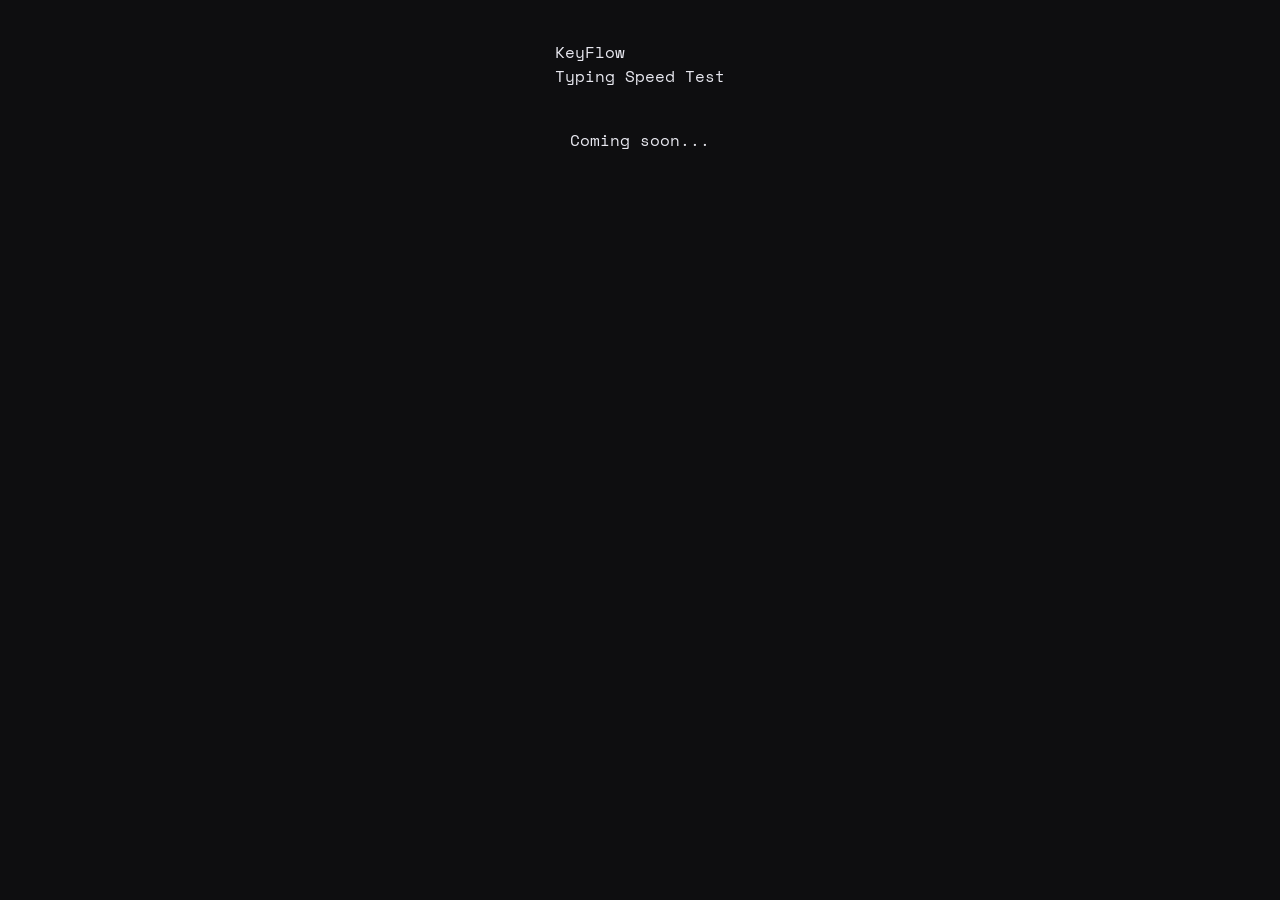
==== index.html @ 002bac51 "project scaffold with base styles and fonts" ====
<!DOCTYPE html>
<html lang="en">
<head>
<meta charset="UTF-8">
<meta name="viewport" content="width=device-width, initial-scale=1.0">
<title>KeyFlow — Typing Speed Test</title>
<link href="https://fonts.googleapis.com/css2?family=Space+Mono:ital,wght@0,400;0,700;1,400&family=Syne:wght@400;700;800&display=swap" rel="stylesheet">
<link rel="stylesheet" href="style.css">
</head>
<body>
<div class="app">
  <header>
    <div class="logo">Key<span>Flow</span></div>
    <div class="tagline">Typing Speed Test</div>
  </header>

  <p>Coming soon...</p>
</div>
<script src="app.js"></script>
</body>
</html>
---- style.css ----
:root {
  --bg: #0e0e10;
  --surface: #18181c;
  --border: #2a2a32;
  --text: #e8e8f0;
  --muted: #4a4a5a;
  --accent: #c8f135;
  --accent-dim: #8aab20;
  --error: #ff5f6d;
  --correct: #7dde92;
  --pending: #4a4a5a;
  --cursor: #c8f135;
  --font-display: 'Syne', sans-serif;
  --font-mono: 'Space Mono', monospace;
}

* { margin: 0; padding: 0; box-sizing: border-box; }

body {
  background: var(--bg);
  color: var(--text);
  font-family: var(--font-mono);
  min-height: 100vh;
  display: flex;
  flex-direction: column;
  align-items: center;
  overflow-x: hidden;
}

.app {
  width: 100%;
  max-width: 860px;
  padding: 40px 24px 80px;
  display: flex;
  flex-direction: column;
  align-items: center;
  gap: 40px;
}
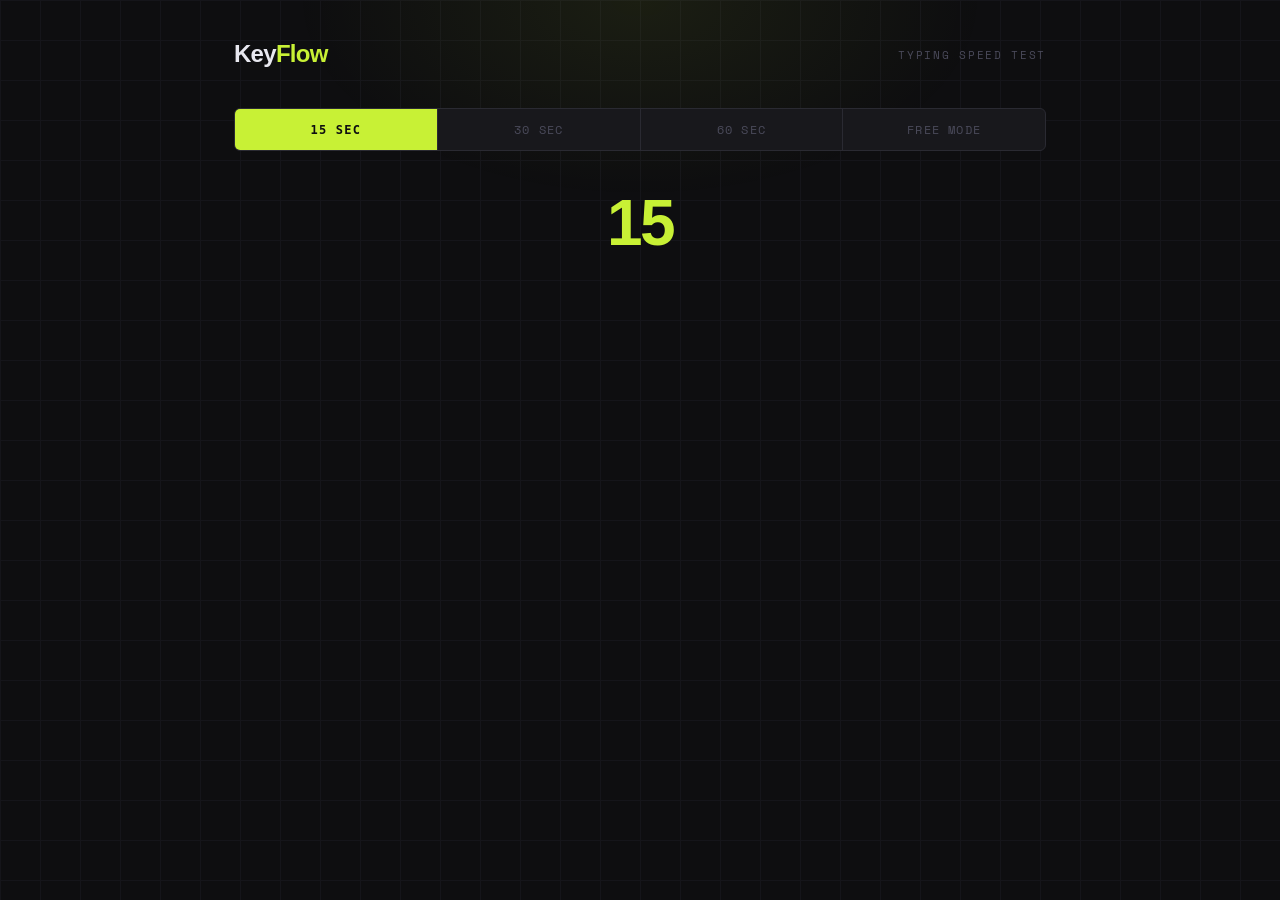
==== commit 3693c287: "Fixed HTML" ====
--- a/index.html
+++ b/index.html
@@ -14,7 +14,16 @@
     <div class="tagline">Typing Speed Test</div>
   </header>
 
-  <p>Coming soon...</p>
+  <!-- MODE SELECTOR -->
+  <div class="mode-bar">
+    <button class="mode-btn active" data-mode="15">15 sec</button>
+    <button class="mode-btn" data-mode="30">30 sec</button>
+    <button class="mode-btn" data-mode="60">60 sec</button>
+    <button class="mode-btn" data-mode="free">Free Mode</button>
+  </div>
+
+  <!-- TIMER -->
+  <div class="timer-display" id="timerDisplay">15</div>
 </div>
 <script src="app.js"></script>
 </body>
--- a/style.css
+++ b/style.css
@@ -25,9 +25,38 @@
   flex-direction: column;
   align-items: center;
   overflow-x: hidden;
+  position: relative;
+}
+
+body::before {
+  content: '';
+  position: fixed;
+  inset: 0;
+  background-image:
+    linear-gradient(var(--border) 1px, transparent 1px),
+    linear-gradient(90deg, var(--border) 1px, transparent 1px);
+  background-size: 40px 40px;
+  opacity: 0.3;
+  pointer-events: none;
+  z-index: 0;
+}
+
+body::after {
+  content: '';
+  position: fixed;
+  top: -200px;
+  left: 50%;
+  transform: translateX(-50%);
+  width: 700px;
+  height: 400px;
+  background: radial-gradient(ellipse, rgba(200,241,53,0.07) 0%, transparent 70%);
+  pointer-events: none;
+  z-index: 0;
 }
 
 .app {
+  position: relative;
+  z-index: 1;
   width: 100%;
   max-width: 860px;
   padding: 40px 24px 80px;
@@ -36,3 +65,75 @@
   align-items: center;
   gap: 40px;
 }
+
+header {
+  width: 100%;
+  display: flex;
+  justify-content: space-between;
+  align-items: center;
+}
+
+.logo {
+  font-family: var(--font-display);
+  font-weight: 800;
+  font-size: 1.5rem;
+  letter-spacing: -0.03em;
+}
+
+.logo span { color: var(--accent); }
+
+.tagline {
+  font-size: 0.7rem;
+  color: var(--muted);
+  letter-spacing: 0.15em;
+  text-transform: uppercase;
+}
+
+/* MODE BAR */
+.mode-bar {
+  display: flex;
+  gap: 0;
+  background: var(--surface);
+  border: 1px solid var(--border);
+  border-radius: 6px;
+  overflow: hidden;
+  width: 100%;
+}
+
+.mode-btn {
+  flex: 1;
+  padding: 12px 8px;
+  background: none;
+  border: none;
+  color: var(--muted);
+  font-family: var(--font-mono);
+  font-size: 0.75rem;
+  letter-spacing: 0.1em;
+  text-transform: uppercase;
+  cursor: pointer;
+  transition: all 0.2s;
+  border-right: 1px solid var(--border);
+}
+
+.mode-btn:last-child { border-right: none; }
+.mode-btn:hover { color: var(--text); background: rgba(255,255,255,0.03); }
+
+.mode-btn.active {
+  color: var(--bg);
+  background: var(--accent);
+  font-weight: 700;
+}
+
+/* TIMER */
+.timer-display {
+  font-family: var(--font-display);
+  font-size: 4rem;
+  font-weight: 800;
+  color: var(--accent);
+  letter-spacing: -0.04em;
+  line-height: 1;
+  transition: color 0.3s;
+  min-height: 4rem;
+}
+
+.timer-display.urgent { color: var(--error); }
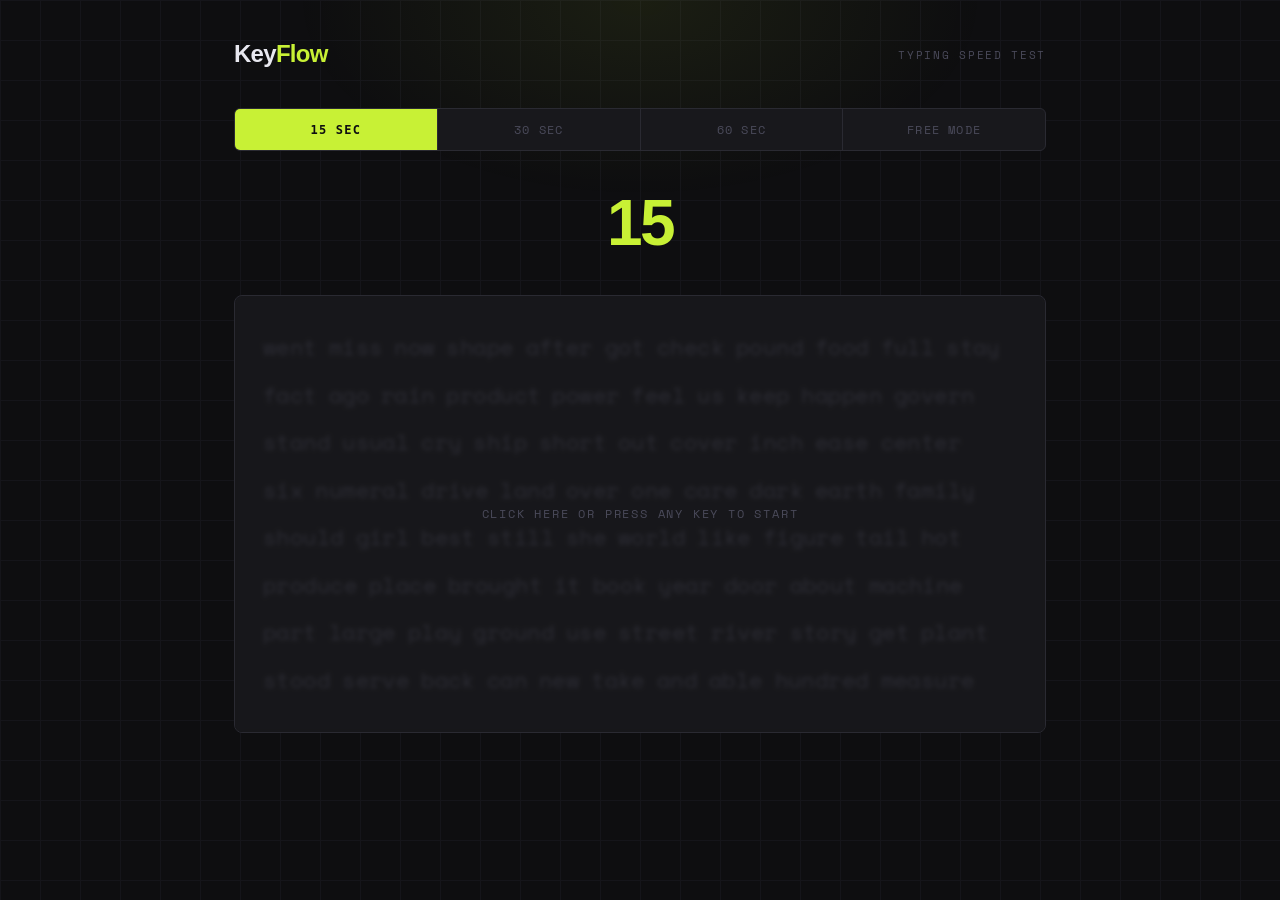
==== commit 8679b9e4: "Synced with the codespace" ====
--- a/index.html
+++ b/index.html
@@ -14,7 +14,6 @@
     <div class="tagline">Typing Speed Test</div>
   </header>
 
-  <!-- MODE SELECTOR -->
   <div class="mode-bar">
     <button class="mode-btn active" data-mode="15">15 sec</button>
     <button class="mode-btn" data-mode="30">30 sec</button>
@@ -22,9 +21,17 @@
     <button class="mode-btn" data-mode="free">Free Mode</button>
   </div>
 
-  <!-- TIMER -->
   <div class="timer-display" id="timerDisplay">15</div>
+
+  <!-- TYPING AREA -->
+  <div class="typing-wrapper">
+    <div class="words-display" id="wordsDisplay" tabindex="0">
+      <div class="click-hint" id="clickHint">Click here or press any key to start</div>
+    </div>
+    <input class="hidden-input" id="hiddenInput" autocomplete="off" autocorrect="off" autocapitalize="off" spellcheck="false">
+  </div>
 </div>
+<script src="words.js"></script>
 <script src="app.js"></script>
 </body>
 </html>
--- a/style.css
+++ b/style.css
@@ -5,7 +5,6 @@
   --text: #e8e8f0;
   --muted: #4a4a5a;
   --accent: #c8f135;
-  --accent-dim: #8aab20;
   --error: #ff5f6d;
   --correct: #7dde92;
   --pending: #4a4a5a;
@@ -66,33 +65,13 @@
   gap: 40px;
 }
 
-header {
-  width: 100%;
-  display: flex;
-  justify-content: space-between;
-  align-items: center;
-}
+header { width: 100%; display: flex; justify-content: space-between; align-items: center; }
+.logo { font-family: var(--font-display); font-weight: 800; font-size: 1.5rem; letter-spacing: -0.03em; }
+.logo span { color: var(--accent); }
+.tagline { font-size: 0.7rem; color: var(--muted); letter-spacing: 0.15em; text-transform: uppercase; }
 
-.logo {
-  font-family: var(--font-display);
-  font-weight: 800;
-  font-size: 1.5rem;
-  letter-spacing: -0.03em;
-}
-
-.logo span { color: var(--accent); }
-
-.tagline {
-  font-size: 0.7rem;
-  color: var(--muted);
-  letter-spacing: 0.15em;
-  text-transform: uppercase;
-}
-
-/* MODE BAR */
 .mode-bar {
   display: flex;
-  gap: 0;
   background: var(--surface);
   border: 1px solid var(--border);
   border-radius: 6px;
@@ -117,14 +96,8 @@
 
 .mode-btn:last-child { border-right: none; }
 .mode-btn:hover { color: var(--text); background: rgba(255,255,255,0.03); }
+.mode-btn.active { color: var(--bg); background: var(--accent); font-weight: 700; }
 
-.mode-btn.active {
-  color: var(--bg);
-  background: var(--accent);
-  font-weight: 700;
-}
-
-/* TIMER */
 .timer-display {
   font-family: var(--font-display);
   font-size: 4rem;
@@ -137,3 +110,58 @@
 }
 
 .timer-display.urgent { color: var(--error); }
+
+/* TYPING AREA */
+.typing-wrapper { width: 100%; position: relative; }
+
+.words-display {
+  background: var(--surface);
+  border: 1px solid var(--border);
+  border-radius: 8px;
+  padding: 28px;
+  font-size: 1.35rem;
+  line-height: 2.2;
+  letter-spacing: 0.02em;
+  position: relative;
+  overflow: hidden;
+  cursor: text;
+  min-height: 140px;
+  user-select: none;
+}
+
+.words-display::after {
+  content: '';
+  position: absolute;
+  bottom: 0; left: 0; right: 0;
+  height: 48px;
+  background: linear-gradient(transparent, var(--surface));
+  pointer-events: none;
+}
+
+.click-hint {
+  position: absolute;
+  inset: 0;
+  display: flex;
+  align-items: center;
+  justify-content: center;
+  font-size: 0.75rem;
+  color: var(--muted);
+  letter-spacing: 0.15em;
+  text-transform: uppercase;
+  background: rgba(24,24,28,0.6);
+  border-radius: 8px;
+  backdrop-filter: blur(2px);
+  transition: opacity 0.2s;
+  z-index: 2;
+}
+
+.click-hint.hidden { opacity: 0; pointer-events: none; }
+
+.hidden-input {
+  position: absolute;
+  opacity: 0;
+  width: 1px;
+  height: 1px;
+  top: 0; left: 0;
+  pointer-events: none;
+}
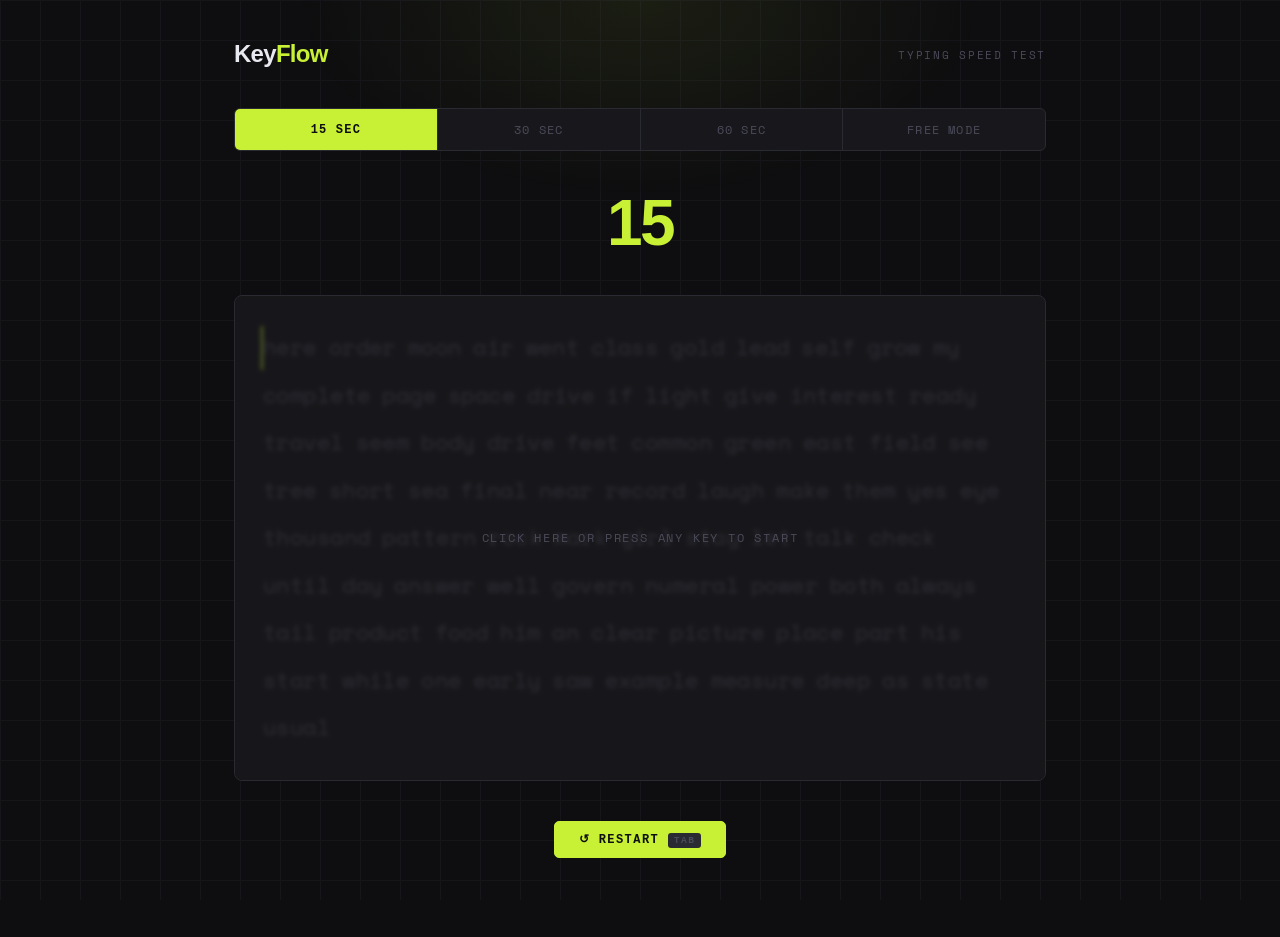
==== commit 1b57c46d: "-Checking the progress" ====
--- a/index.html
+++ b/index.html
@@ -23,13 +23,16 @@
 
   <div class="timer-display" id="timerDisplay">15</div>
 
-  <!-- TYPING AREA -->
   <div class="typing-wrapper">
     <div class="words-display" id="wordsDisplay" tabindex="0">
       <div class="click-hint" id="clickHint">Click here or press any key to start</div>
     </div>
     <input class="hidden-input" id="hiddenInput" autocomplete="off" autocorrect="off" autocapitalize="off" spellcheck="false">
   </div>
+
+  <div class="controls">
+    <button class="btn btn-primary" id="resetBtn">↺ Restart <kbd>Tab</kbd></button>
+  </div>
 </div>
 <script src="words.js"></script>
 <script src="app.js"></script>
--- a/style.css
+++ b/style.css
@@ -80,38 +80,22 @@
 }
 
 .mode-btn {
-  flex: 1;
-  padding: 12px 8px;
-  background: none;
-  border: none;
-  color: var(--muted);
-  font-family: var(--font-mono);
-  font-size: 0.75rem;
-  letter-spacing: 0.1em;
-  text-transform: uppercase;
-  cursor: pointer;
-  transition: all 0.2s;
-  border-right: 1px solid var(--border);
+  flex: 1; padding: 12px 8px; background: none; border: none;
+  color: var(--muted); font-family: var(--font-mono); font-size: 0.75rem;
+  letter-spacing: 0.1em; text-transform: uppercase; cursor: pointer;
+  transition: all 0.2s; border-right: 1px solid var(--border);
 }
-
 .mode-btn:last-child { border-right: none; }
 .mode-btn:hover { color: var(--text); background: rgba(255,255,255,0.03); }
 .mode-btn.active { color: var(--bg); background: var(--accent); font-weight: 700; }
 
 .timer-display {
-  font-family: var(--font-display);
-  font-size: 4rem;
-  font-weight: 800;
-  color: var(--accent);
-  letter-spacing: -0.04em;
-  line-height: 1;
-  transition: color 0.3s;
-  min-height: 4rem;
+  font-family: var(--font-display); font-size: 4rem; font-weight: 800;
+  color: var(--accent); letter-spacing: -0.04em; line-height: 1;
+  transition: color 0.3s; min-height: 4rem;
 }
-
 .timer-display.urgent { color: var(--error); }
 
-/* TYPING AREA */
 .typing-wrapper { width: 100%; position: relative; }
 
 .words-display {
@@ -138,30 +122,70 @@
   pointer-events: none;
 }
 
-.click-hint {
+/* Letter state classes */
+.word { display: inline-block; margin-right: 0.55em; }
+.letter { display: inline-block; color: var(--pending); transition: color 0.05s; }
+.letter.correct { color: var(--correct); }
+.letter.wrong { color: var(--error); }
+.letter.wrong-extra { color: var(--error); text-decoration: underline; }
+
+/* Blinking cursor */
+.cursor-char { position: relative; }
+.cursor-char::before {
+  content: '';
   position: absolute;
-  inset: 0;
-  display: flex;
-  align-items: center;
-  justify-content: center;
-  font-size: 0.75rem;
-  color: var(--muted);
-  letter-spacing: 0.15em;
-  text-transform: uppercase;
-  background: rgba(24,24,28,0.6);
-  border-radius: 8px;
-  backdrop-filter: blur(2px);
-  transition: opacity 0.2s;
-  z-index: 2;
+  left: -2px; top: 2px; bottom: 2px;
+  width: 2px;
+  background: var(--cursor);
+  border-radius: 2px;
+  animation: blink 1s step-end infinite;
 }
 
+@keyframes blink {
+  0%, 100% { opacity: 1; }
+  50% { opacity: 0; }
+}
+
+.click-hint {
+  position: absolute; inset: 0;
+  display: flex; align-items: center; justify-content: center;
+  font-size: 0.75rem; color: var(--muted);
+  letter-spacing: 0.15em; text-transform: uppercase;
+  background: rgba(24,24,28,0.6); border-radius: 8px;
+  backdrop-filter: blur(2px); transition: opacity 0.2s; z-index: 2;
+}
 .click-hint.hidden { opacity: 0; pointer-events: none; }
 
 .hidden-input {
-  position: absolute;
-  opacity: 0;
-  width: 1px;
-  height: 1px;
-  top: 0; left: 0;
+  position: absolute; opacity: 0;
+  width: 1px; height: 1px; top: 0; left: 0;
   pointer-events: none;
 }
+
+/* Controls */
+.controls { display: flex; gap: 12px; align-items: center; }
+
+.btn {
+  padding: 10px 24px; border-radius: 5px;
+  font-family: var(--font-mono); font-size: 0.75rem;
+  letter-spacing: 0.12em; text-transform: uppercase;
+  cursor: pointer; transition: all 0.15s;
+  border: 1px solid var(--border);
+}
+
+.btn-primary {
+  background: var(--accent); color: var(--bg);
+  border-color: var(--accent); font-weight: 700;
+}
+
+.btn-primary:hover {
+  background: #d9ff3d;
+  transform: translateY(-1px);
+  box-shadow: 0 4px 20px rgba(200,241,53,0.25);
+}
+
+kbd {
+  font-family: var(--font-mono); font-size: 0.6rem;
+  background: var(--border); padding: 2px 6px;
+  border-radius: 3px; color: var(--muted);
+}
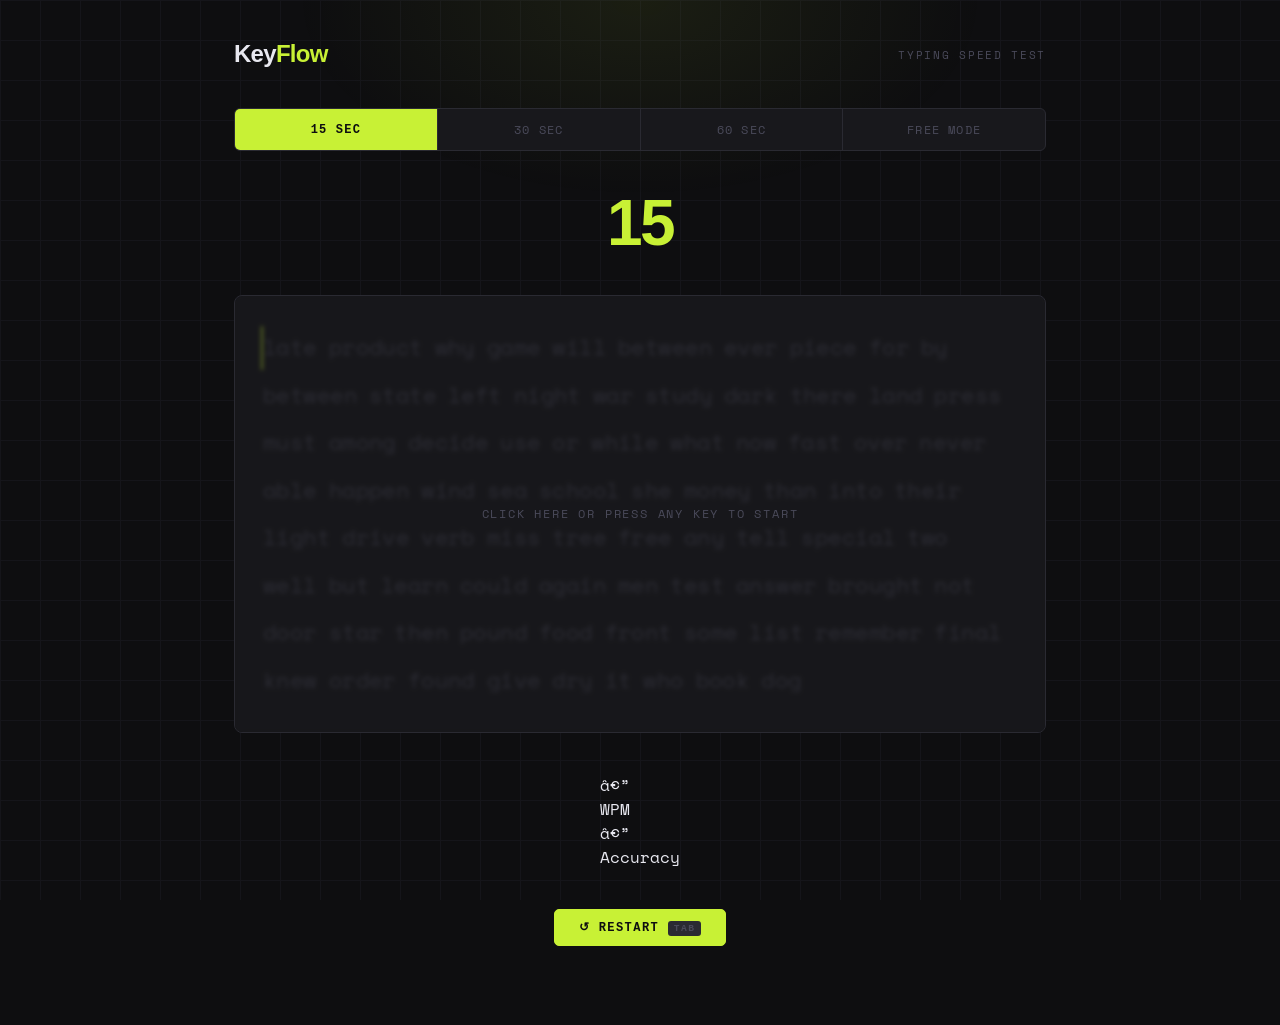
==== commit 81ea9e47: "Updated the style for html file" ====
--- a/index.html
+++ b/index.html
@@ -30,8 +30,47 @@
     <input class="hidden-input" id="hiddenInput" autocomplete="off" autocorrect="off" autocapitalize="off" spellcheck="false">
   </div>
 
+  <div class="live-stats">
+    <div class="stat-item">
+      <div class="stat-value" id="liveWpm">—</div>
+      <div class="stat-label">WPM</div>
+    </div>
+    <div class="stat-item">
+      <div class="stat-value" id="liveAcc">—</div>
+      <div class="stat-label">Accuracy</div>
+    </div>
+    <div class="stat-item" id="freeWordStat" style="display:none">
+      <div class="stat-value" id="liveWords">0</div>
+      <div class="stat-label">Words</div>
+    </div>
+  </div>
+
   <div class="controls">
     <button class="btn btn-primary" id="resetBtn">↺ Restart <kbd>Tab</kbd></button>
+  </div>
+
+  <!-- RESULTS PANEL -->
+  <div class="results-panel" id="resultsPanel">
+    <div class="results-title">// Results</div>
+    <div class="results-grid">
+      <div class="result-item">
+        <div class="result-value" id="resWpm">0</div>
+        <div class="result-label">WPM</div>
+      </div>
+      <div class="result-item secondary">
+        <div class="result-value" id="resRaw">0</div>
+        <div class="result-label">Raw WPM</div>
+      </div>
+      <div class="result-item secondary">
+        <div class="result-value" id="resAcc">0%</div>
+        <div class="result-label">Accuracy</div>
+      </div>
+      <div class="result-item secondary">
+        <div class="result-value" id="resCorrect">0</div>
+        <div class="result-label">Correct Words</div>
+      </div>
+    </div>
+    <button class="btn btn-primary" onclick="resetTest()">↺ Try Again</button>
   </div>
 </div>
 <script src="words.js"></script>
--- a/style.css
+++ b/style.css
@@ -189,3 +189,64 @@
   background: var(--border); padding: 2px 6px;
   border-radius: 3px; color: var(--muted);
 }
+
+/* RESULTS PANEL */
+.results-panel {
+  width: 100%;
+  background: var(--surface);
+  border: 1px solid var(--border);
+  border-radius: 8px;
+  padding: 36px 40px;
+  display: none;
+  animation: slideUp 0.4s ease;
+}
+
+@keyframes slideUp {
+  from { opacity: 0; transform: translateY(20px); }
+  to   { opacity: 1; transform: translateY(0); }
+}
+
+.results-panel.visible { display: block; }
+
+.results-title {
+  font-family: var(--font-display);
+  font-size: 0.75rem;
+  letter-spacing: 0.2em;
+  text-transform: uppercase;
+  color: var(--muted);
+  margin-bottom: 24px;
+}
+
+.results-grid {
+  display: grid;
+  grid-template-columns: repeat(4, 1fr);
+  gap: 24px;
+  margin-bottom: 28px;
+}
+
+.result-item { display: flex; flex-direction: column; gap: 4px; }
+
+.result-value {
+  font-family: var(--font-display);
+  font-size: 3rem;
+  font-weight: 800;
+  letter-spacing: -0.04em;
+  line-height: 1;
+  color: var(--accent);
+}
+
+.result-label {
+  font-size: 0.65rem;
+  color: var(--muted);
+  text-transform: uppercase;
+  letter-spacing: 0.15em;
+}
+
+.result-item.secondary .result-value {
+  font-size: 2rem;
+  color: var(--text);
+}
+
+@media (max-width: 600px) {
+  .results-grid { grid-template-columns: repeat(2, 1fr); }
+}
